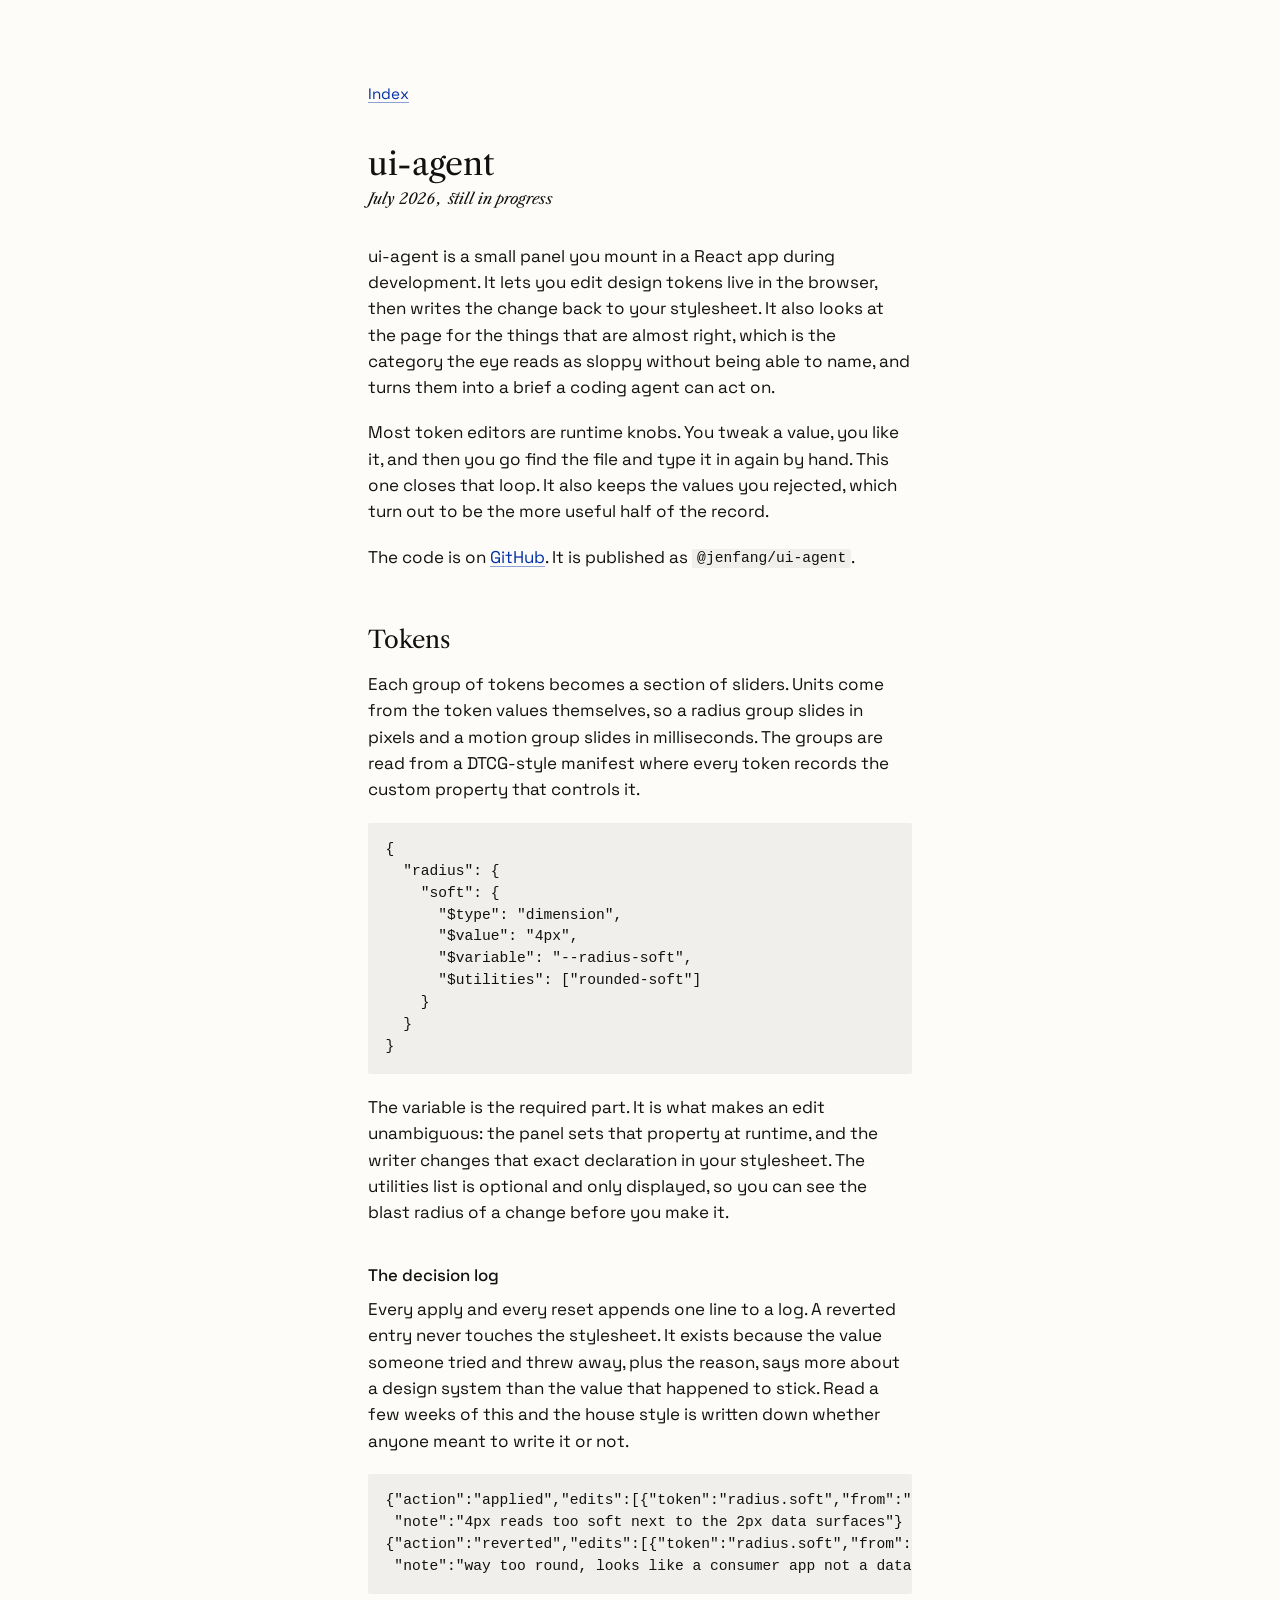
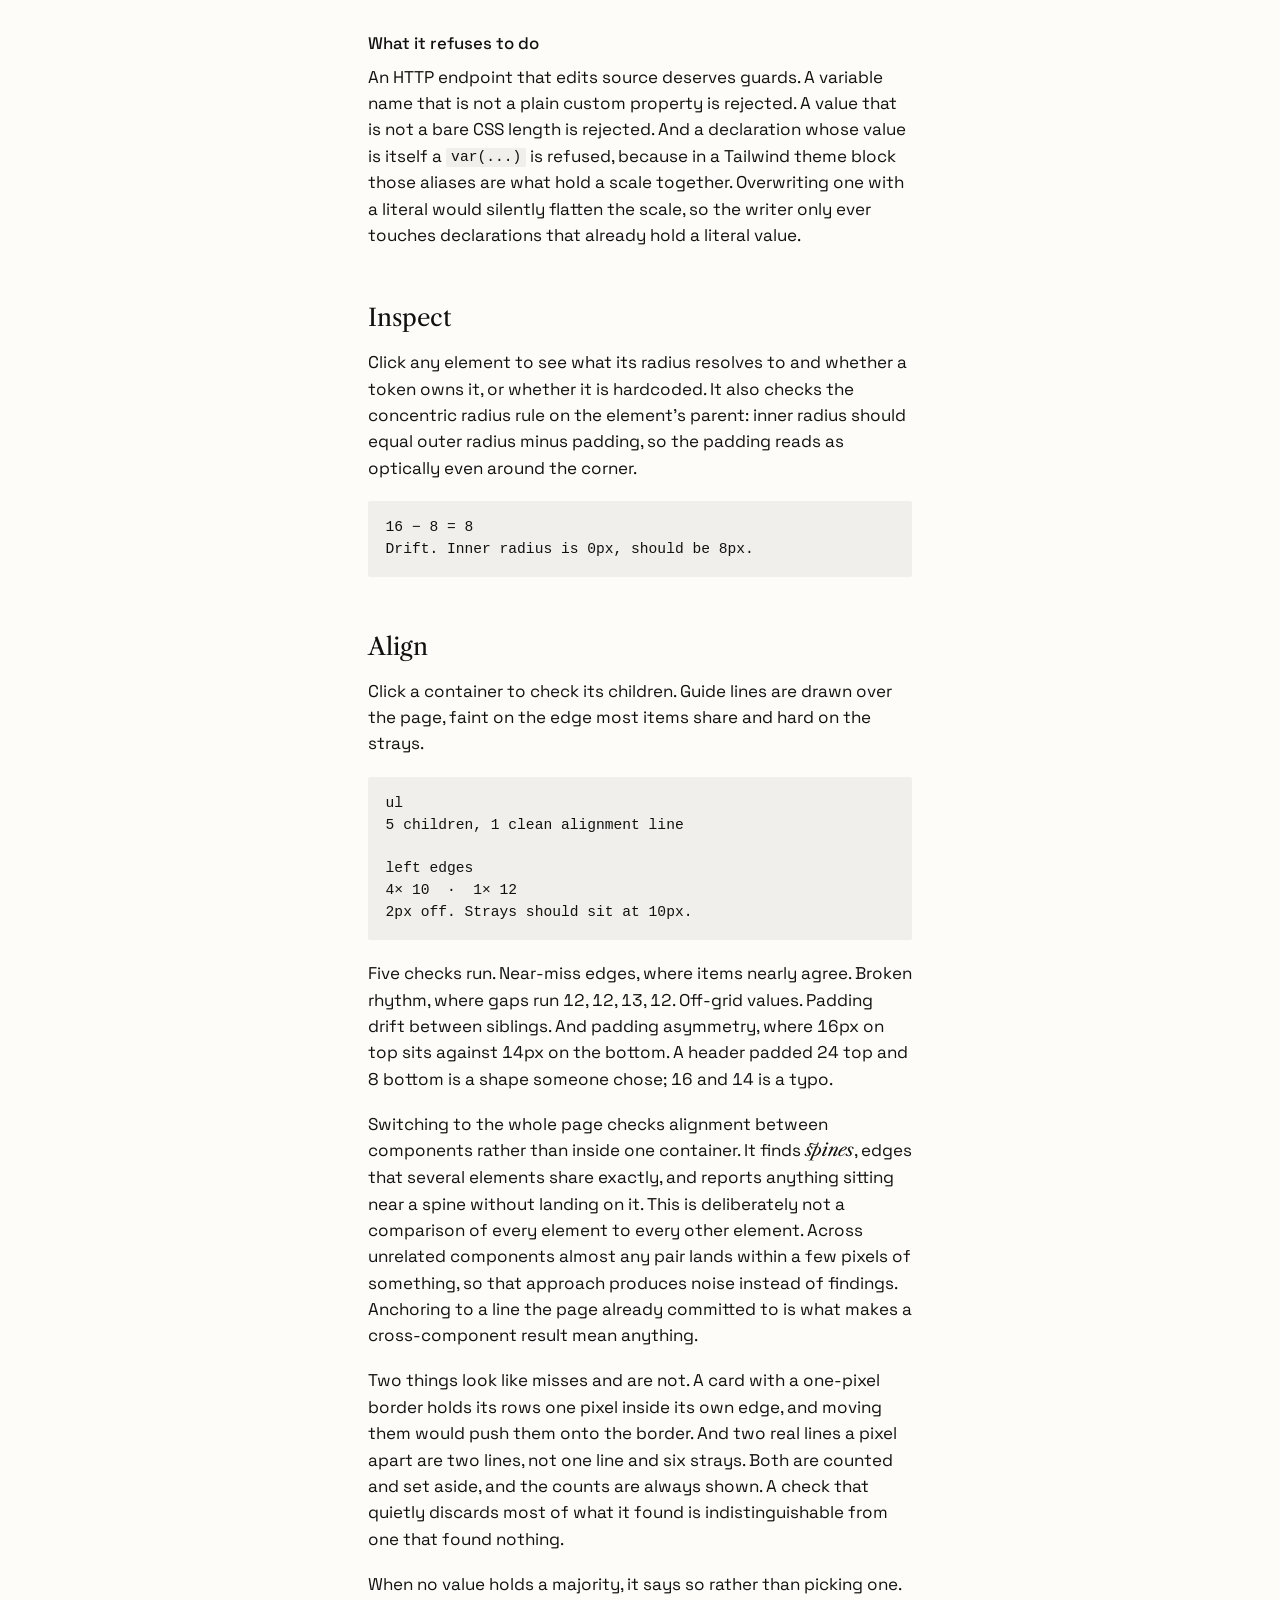
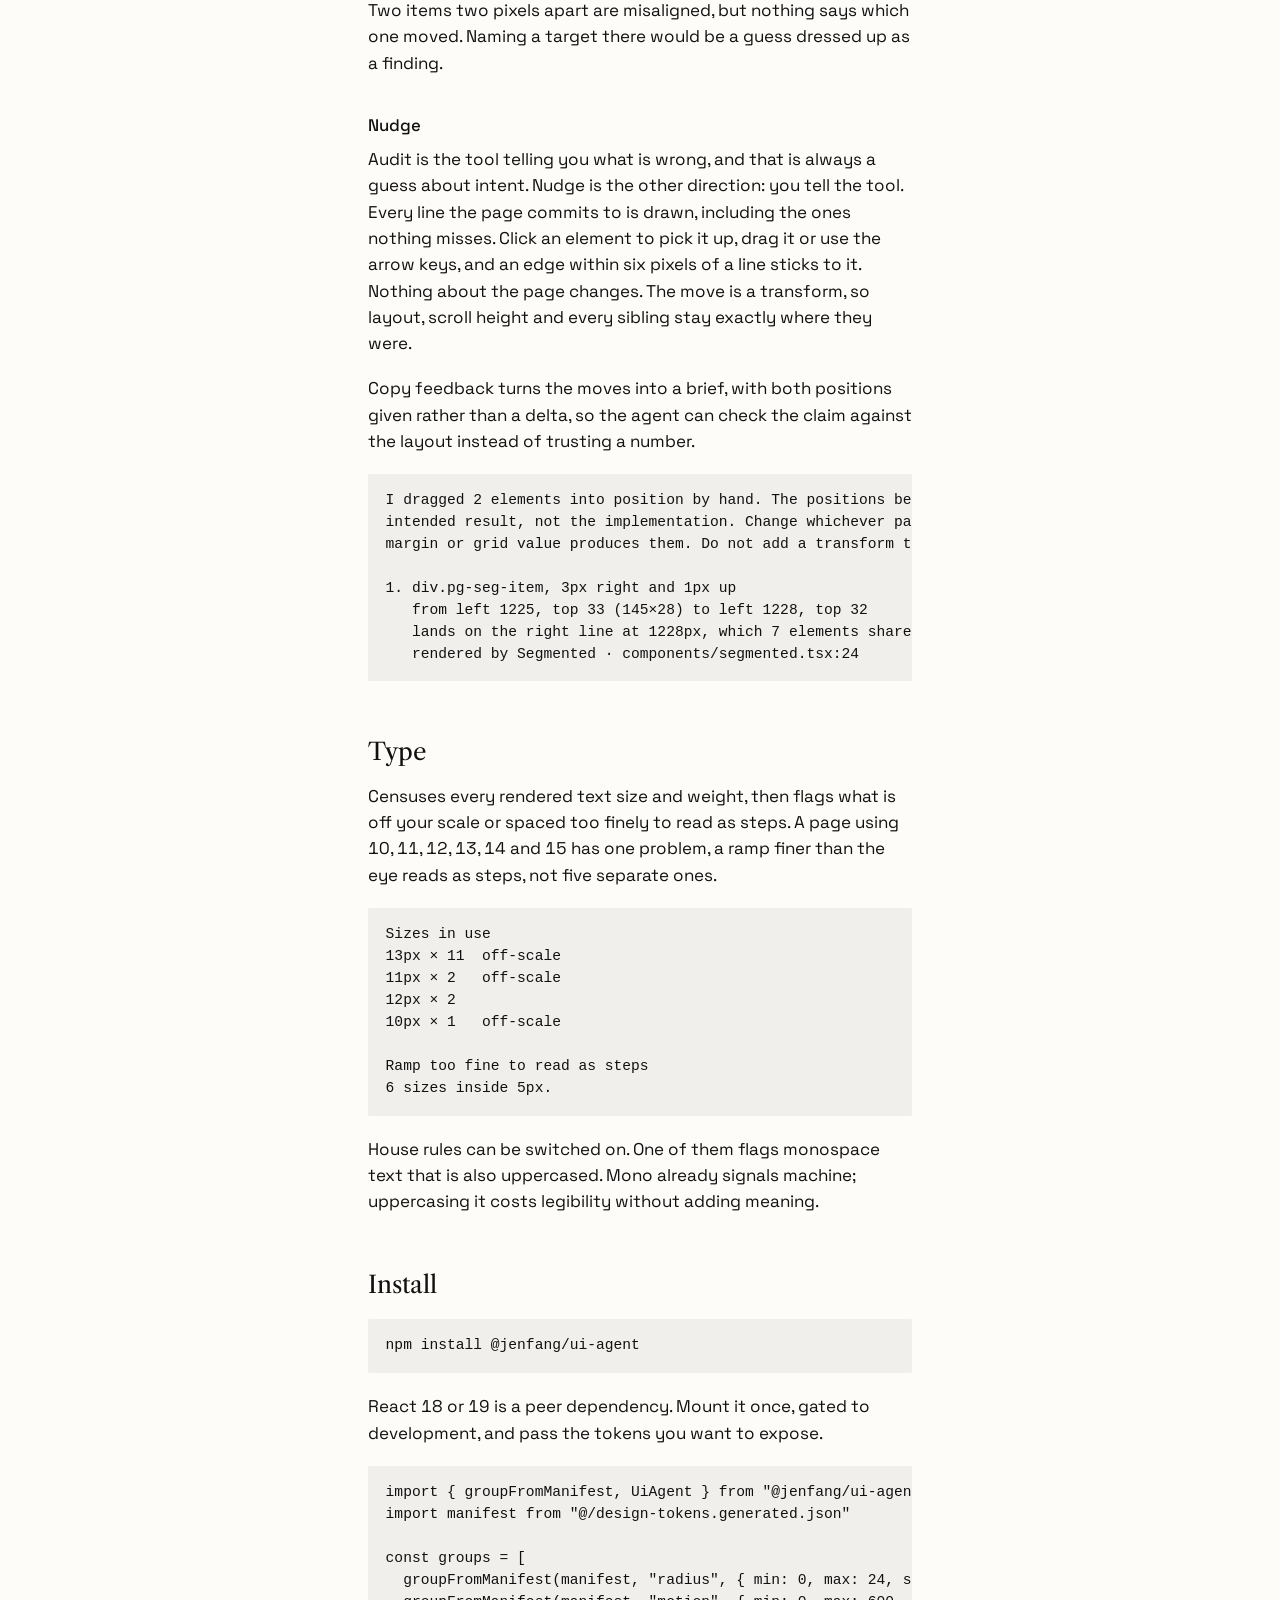
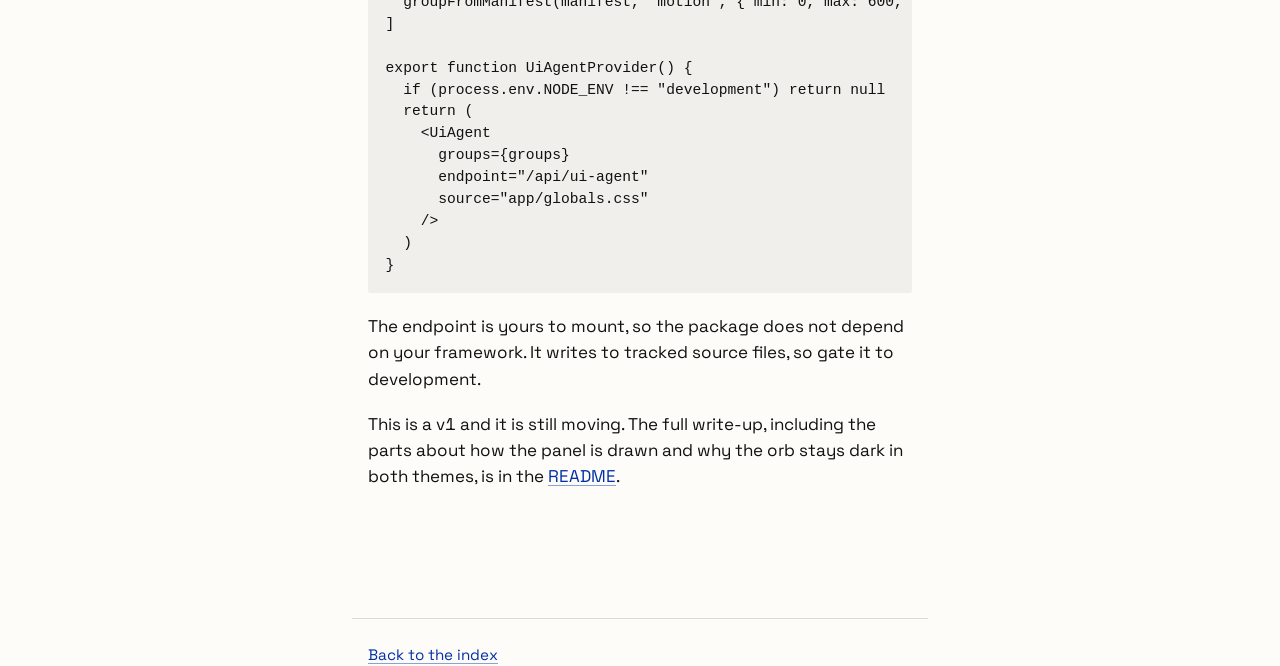
==== ui-agent/index.html @ 35f47f3e "Words-only project index and ui-agent page Co-Authored-By: Claude Fable 5.1 <noreply@anthropic.com>" ====
<!doctype html>
<html lang="en">
<head>
  <meta charset="utf-8">
  <meta name="viewport" content="width=device-width, initial-scale=1">
  <title>ui-agent</title>
  <meta name="description" content="ui-agent: edit design tokens live in the browser, write the change back to your stylesheet, and audit alignment and type. Dev only.">
  <link rel="preconnect" href="https://fonts.googleapis.com">
  <link rel="preconnect" href="https://fonts.gstatic.com" crossorigin>
  <link href="https://fonts.googleapis.com/css2?family=Libre+Caslon+Text:ital,wght@0,400;1,400&family=Space+Grotesk:wght@400;500&display=swap" rel="stylesheet">
  <link rel="stylesheet" href="/style.css">
</head>
<body>
  <main>
    <a class="crumb" href="/">Index</a>

    <article>
      <header class="masthead">
        <h1>ui-agent</h1>
        <span class="updated">July 2026, still in progress</span>
      </header>

      <p>ui-agent is a small panel you mount in a React app during development. It lets you edit design tokens live in the browser, then writes the change back to your stylesheet. It also looks at the page for the things that are almost right, which is the category the eye reads as sloppy without being able to name, and turns them into a brief a coding agent can act on.</p>

      <p>Most token editors are runtime knobs. You tweak a value, you like it, and then you go find the file and type it in again by hand. This one closes that loop. It also keeps the values you rejected, which turn out to be the more useful half of the record.</p>

      <p>The code is on <a href="https://github.com/thejenniferfang/ui-agent">GitHub</a>. It is published as <code>@jenfang/ui-agent</code>.</p>

      <h2>Tokens</h2>

      <p>Each group of tokens becomes a section of sliders. Units come from the token values themselves, so a radius group slides in pixels and a motion group slides in milliseconds. The groups are read from a DTCG-style manifest where every token records the custom property that controls it.</p>

<pre><code>{
  "radius": {
    "soft": {
      "$type": "dimension",
      "$value": "4px",
      "$variable": "--radius-soft",
      "$utilities": ["rounded-soft"]
    }
  }
}</code></pre>

      <p>The variable is the required part. It is what makes an edit unambiguous: the panel sets that property at runtime, and the writer changes that exact declaration in your stylesheet. The utilities list is optional and only displayed, so you can see the blast radius of a change before you make it.</p>

      <h3>The decision log</h3>

      <p>Every apply and every reset appends one line to a log. A reverted entry never touches the stylesheet. It exists because the value someone tried and threw away, plus the reason, says more about a design system than the value that happened to stick. Read a few weeks of this and the house style is written down whether anyone meant to write it or not.</p>

<pre><code>{"action":"applied","edits":[{"token":"radius.soft","from":"4px","to":"8px"}],
 "note":"4px reads too soft next to the 2px data surfaces"}
{"action":"reverted","edits":[{"token":"radius.soft","from":"8px","to":"16px"}],
 "note":"way too round, looks like a consumer app not a data tool"}</code></pre>

      <h3>What it refuses to do</h3>

      <p>An HTTP endpoint that edits source deserves guards. A variable name that is not a plain custom property is rejected. A value that is not a bare CSS length is rejected. And a declaration whose value is itself a <code>var(...)</code> is refused, because in a Tailwind theme block those aliases are what hold a scale together. Overwriting one with a literal would silently flatten the scale, so the writer only ever touches declarations that already hold a literal value.</p>

      <h2>Inspect</h2>

      <p>Click any element to see what its radius resolves to and whether a token owns it, or whether it is hardcoded. It also checks the concentric radius rule on the element's parent: inner radius should equal outer radius minus padding, so the padding reads as optically even around the corner.</p>

<pre><code>16 − 8 = 8
Drift. Inner radius is 0px, should be 8px.</code></pre>

      <h2>Align</h2>

      <p>Click a container to check its children. Guide lines are drawn over the page, faint on the edge most items share and hard on the strays.</p>

<pre><code>ul
5 children, 1 clean alignment line

left edges
4× 10  ·  1× 12
2px off. Strays should sit at 10px.</code></pre>

      <p>Five checks run. Near-miss edges, where items nearly agree. Broken rhythm, where gaps run 12, 12, 13, 12. Off-grid values. Padding drift between siblings. And padding asymmetry, where 16px on top sits against 14px on the bottom. A header padded 24 top and 8 bottom is a shape someone chose; 16 and 14 is a typo.</p>

      <p>Switching to the whole page checks alignment between components rather than inside one container. It finds <em>spines</em>, edges that several elements share exactly, and reports anything sitting near a spine without landing on it. This is deliberately not a comparison of every element to every other element. Across unrelated components almost any pair lands within a few pixels of something, so that approach produces noise instead of findings. Anchoring to a line the page already committed to is what makes a cross-component result mean anything.</p>

      <p>Two things look like misses and are not. A card with a one-pixel border holds its rows one pixel inside its own edge, and moving them would push them onto the border. And two real lines a pixel apart are two lines, not one line and six strays. Both are counted and set aside, and the counts are always shown. A check that quietly discards most of what it found is indistinguishable from one that found nothing.</p>

      <p>When no value holds a majority, it says so rather than picking one. Two items two pixels apart are misaligned, but nothing says which one moved. Naming a target there would be a guess dressed up as a finding.</p>

      <h3>Nudge</h3>

      <p>Audit is the tool telling you what is wrong, and that is always a guess about intent. Nudge is the other direction: you tell the tool. Every line the page commits to is drawn, including the ones nothing misses. Click an element to pick it up, drag it or use the arrow keys, and an edge within six pixels of a line sticks to it. Nothing about the page changes. The move is a transform, so layout, scroll height and every sibling stay exactly where they were.</p>

      <p>Copy feedback turns the moves into a brief, with both positions given rather than a delta, so the agent can check the claim against the layout instead of trusting a number.</p>

<pre><code>I dragged 2 elements into position by hand. The positions below are the
intended result, not the implementation. Change whichever padding, gap,
margin or grid value produces them. Do not add a transform to hit the number.

1. div.pg-seg-item, 3px right and 1px up
   from left 1225, top 33 (145×28) to left 1228, top 32
   lands on the right line at 1228px, which 7 elements share
   rendered by Segmented · components/segmented.tsx:24</code></pre>

      <h2>Type</h2>

      <p>Censuses every rendered text size and weight, then flags what is off your scale or spaced too finely to read as steps. A page using 10, 11, 12, 13, 14 and 15 has one problem, a ramp finer than the eye reads as steps, not five separate ones.</p>

<pre><code>Sizes in use
13px × 11  off-scale
11px × 2   off-scale
12px × 2
10px × 1   off-scale

Ramp too fine to read as steps
6 sizes inside 5px.</code></pre>

      <p>House rules can be switched on. One of them flags monospace text that is also uppercased. Mono already signals machine; uppercasing it costs legibility without adding meaning.</p>

      <h2>Install</h2>

<pre><code>npm install @jenfang/ui-agent</code></pre>

      <p>React 18 or 19 is a peer dependency. Mount it once, gated to development, and pass the tokens you want to expose.</p>

<pre><code>import { groupFromManifest, UiAgent } from "@jenfang/ui-agent"
import manifest from "@/design-tokens.generated.json"

const groups = [
  groupFromManifest(manifest, "radius", { min: 0, max: 24, step: 1 }),
  groupFromManifest(manifest, "motion", { min: 0, max: 600, step: 10 }),
]

export function UiAgentProvider() {
  if (process.env.NODE_ENV !== "development") return null
  return (
    &lt;UiAgent
      groups={groups}
      endpoint="/api/ui-agent"
      source="app/globals.css"
    /&gt;
  )
}</code></pre>

      <p>The endpoint is yours to mount, so the package does not depend on your framework. It writes to tracked source files, so gate it to development.</p>

      <p>This is a v1 and it is still moving. The full write-up, including the parts about how the panel is drawn and why the orb stays dark in both themes, is in the <a href="https://github.com/thejenniferfang/ui-agent#readme">README</a>.</p>
    </article>
  </main>

  <footer>
    <p><a href="/">Back to the index</a></p>
  </footer>
</body>
</html>
---- style.css ----
/* jenf.vercel.app
   Type and color pulled from jenniferfang.com: Big Caslon for display,
   Space Grotesk for reading. Charcoal and white, one blue, one red.
   No monospace outside code blocks. Nothing uppercased. */

:root {
  --serif: "Big Caslon", "Libre Caslon Text", "Iowan Old Style", Georgia, serif;
  --serif-italic: "Libre Caslon Text", "Big Caslon", Georgia, serif;
  --sans: "Space Grotesk", "Helvetica Neue", Arial, sans-serif;
  --code: ui-monospace, "SF Mono", Menlo, Consolas, monospace;

  --paper: #fdfcf8;
  --ink: #111111;
  --blue: #002fa7;      /* International Klein Blue */
  --red: #870000;       /* the red from jenniferfang.com */
  --rule: rgba(17, 17, 17, 0.14);
  --code-bg: rgba(17, 17, 17, 0.05);

  --measure: 36rem;
}

@media (prefers-color-scheme: dark) {
  :root {
    --paper: #353535;   /* jenniferfang.com body */
    --ink: #ffffff;
    --rule: rgba(255, 255, 255, 0.2);
    --code-bg: rgba(255, 255, 255, 0.07);
  }
}

* { box-sizing: border-box; }

html {
  background: var(--paper);
  color: var(--ink);
  -webkit-font-smoothing: antialiased;
  -moz-osx-font-smoothing: grayscale;
  text-rendering: optimizeLegibility;
}

body {
  margin: 0;
  font-family: var(--sans);
  font-size: 17px;
  line-height: 1.55;
  font-feature-settings: "tnum" 1;
}

::selection { background: var(--blue); color: #fff; }

main {
  max-width: var(--measure);
  margin: 0 auto;
  padding: 5rem 1rem 4rem;
}
@media (max-width: 768px) {
  main { padding: 2.5rem 1.25rem 3rem; }
}

h1, h2, h3 { font-weight: 400; margin: 0; }

h1 {
  font-family: var(--serif);
  font-size: 2rem;
  line-height: 1.1;
  letter-spacing: -0.01em;
}

h2 {
  font-family: var(--serif);
  font-size: 1.5rem;
  line-height: 1.2;
  margin-top: 3.5rem;
  margin-bottom: 1rem;
}

h3 {
  font-size: 1.05rem;
  font-weight: 500;
  margin-top: 2.25rem;
  margin-bottom: 0.5rem;
}

p { margin: 0 0 1.1em; }
p:last-child { margin-bottom: 0; }

em, i { font-family: var(--serif-italic); font-style: italic; font-size: 1.04em; }

a {
  color: var(--blue);
  text-decoration: underline;
  text-decoration-thickness: 1px;
  text-underline-offset: 0.18em;
  text-decoration-color: color-mix(in srgb, var(--blue) 45%, transparent);
  transition: color 120ms ease, background-color 120ms ease, box-shadow 120ms ease;
}
a:hover {
  color: #fff;
  background: var(--blue);
  text-decoration: none;
  box-shadow: 0 0 0 3px var(--blue);
  border-radius: 1px;
}
a:focus-visible { outline: 2px solid var(--blue); outline-offset: 3px; }

@media (prefers-color-scheme: dark) {
  a {
    color: var(--ink);
    text-decoration-color: rgba(255, 255, 255, 0.5);
  }
}

/* Header block */
.masthead { margin-bottom: 2rem; }
.updated {
  display: block;
  margin-top: 0.4rem;
  font-size: 0.95rem;
  font-family: var(--serif-italic);
  font-style: italic;
}

.crumb {
  display: inline-block;
  margin-bottom: 2.5rem;
  font-size: 0.95rem;
}

/* Project list */
.projects { list-style: none; margin: 0; padding: 0; }
.projects li {
  display: grid;
  grid-template-columns: 1fr auto;
  column-gap: 1.5rem;
  row-gap: 0.15rem;
  padding: 0.85rem 0;
  border-top: 1px solid var(--rule);
}
.projects li:last-child { border-bottom: 1px solid var(--rule); }
.projects .title { font-weight: 500; }
.projects .when { font-size: 0.95rem; white-space: nowrap; padding-top: 0.05em; }
.projects .blurb { grid-column: 1 / -1; margin: 0; }
.wip {
  font-family: var(--serif-italic);
  font-style: italic;
  color: var(--red);
  margin-left: 0.35em;
}
@media (prefers-color-scheme: dark) { .wip { color: var(--ink); } }
@media (max-width: 480px) {
  .projects li { grid-template-columns: 1fr; }
  .projects .when { padding-top: 0; }
}

/* Long-form pages */
article > p, article > ul, article > ol, article > pre, article > h2, article > h3 {
  max-width: var(--measure);
}
article ul, article ol { padding-left: 1.25rem; margin: 0 0 1.1em; }
article li { margin-bottom: 0.35em; }

pre, code { font-family: var(--code); font-size: 0.86em; }
code { background: var(--code-bg); padding: 0.1em 0.35em; border-radius: 2px; }
pre {
  background: var(--code-bg);
  padding: 1rem 1.1rem;
  border-radius: 2px;
  overflow-x: auto;
  line-height: 1.5;
  margin: 1.25rem 0;
}
pre code { background: none; padding: 0; font-size: 1em; }

blockquote {
  margin: 1.5rem 0;
  padding-left: 1rem;
  border-left: 2px solid var(--blue);
  font-family: var(--serif-italic);
  font-style: italic;
  font-size: 1.08em;
}

table { border-collapse: collapse; margin: 1.25rem 0; width: 100%; font-size: 0.95rem; }
th, td { text-align: left; padding: 0.5rem 0.75rem 0.5rem 0; border-bottom: 1px solid var(--rule); vertical-align: top; }
th { font-weight: 500; }

footer {
  max-width: var(--measure);
  margin: 4rem auto 0;
  padding: 1.5rem 1rem 0;
  border-top: 1px solid var(--rule);
  font-size: 0.95rem;
}
@media (max-width: 768px) { footer { padding: 1.5rem 1.25rem 0; } }
footer p { margin: 0; }
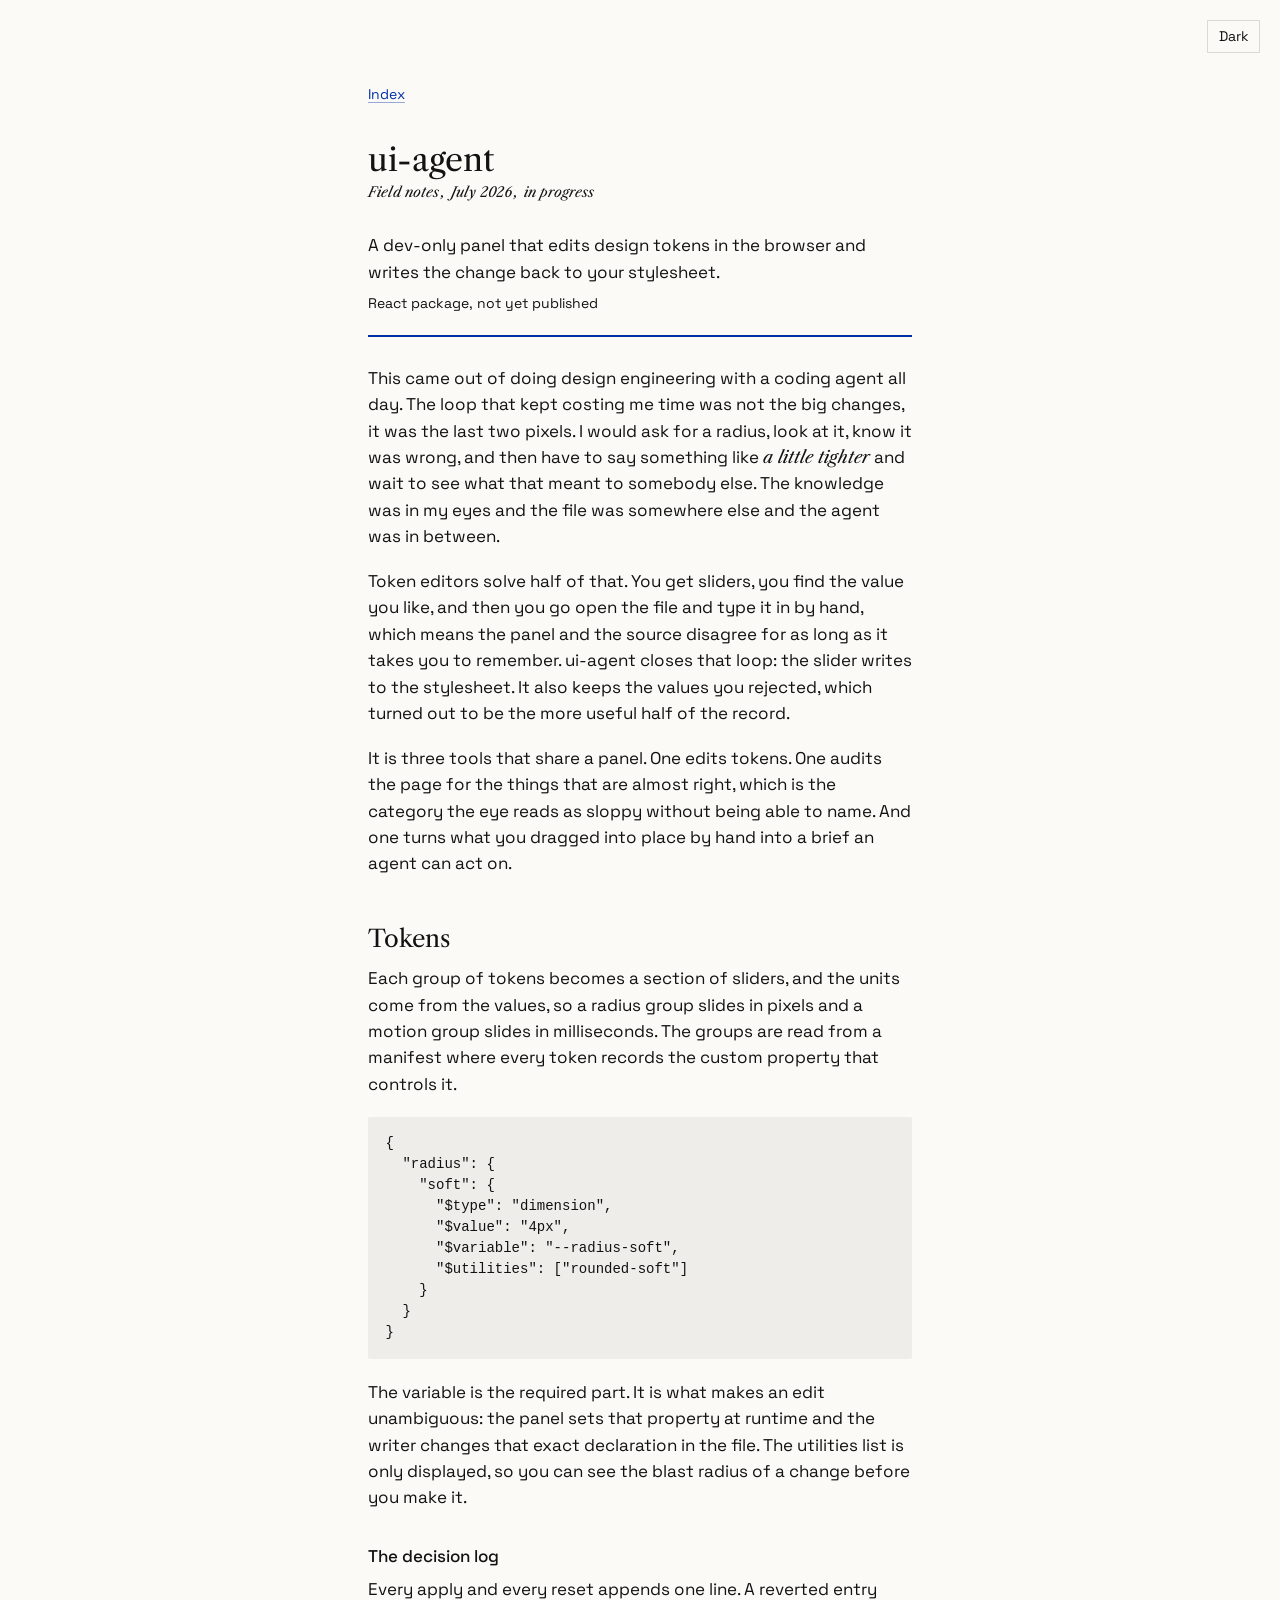
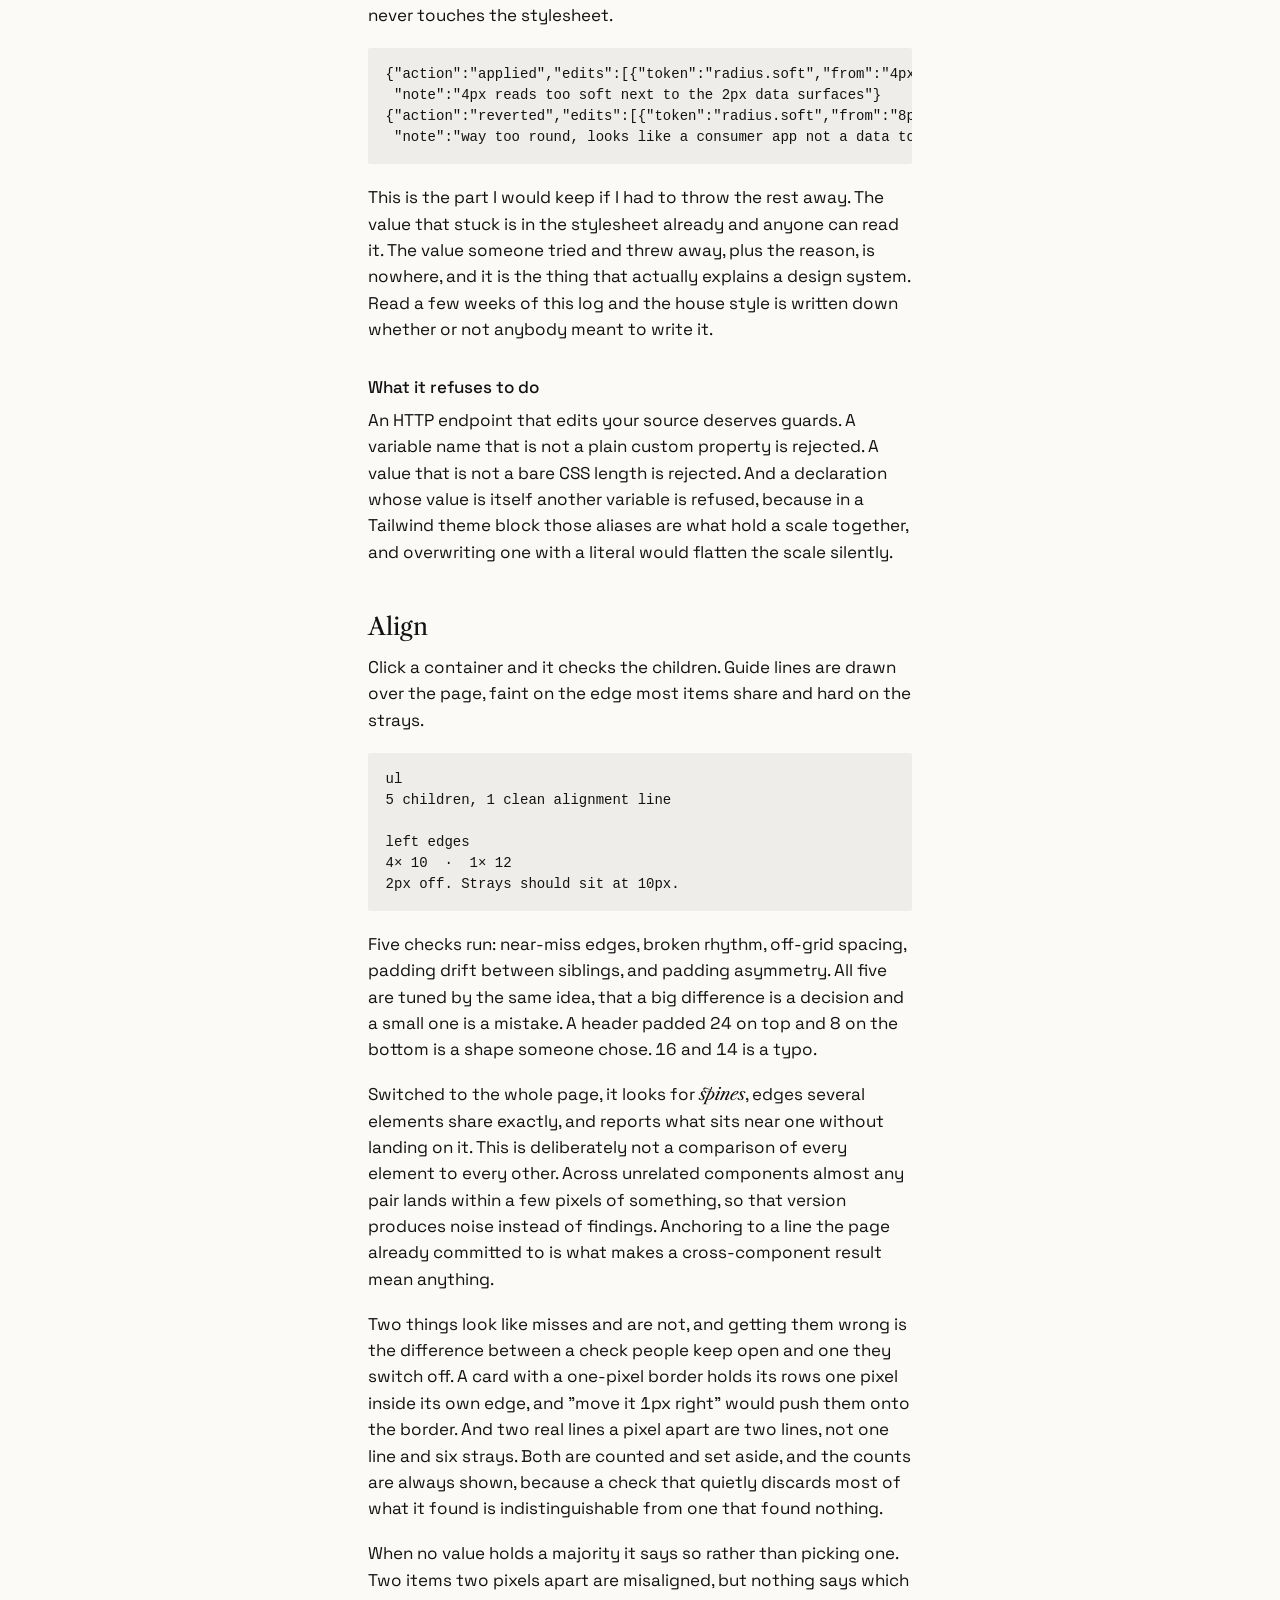
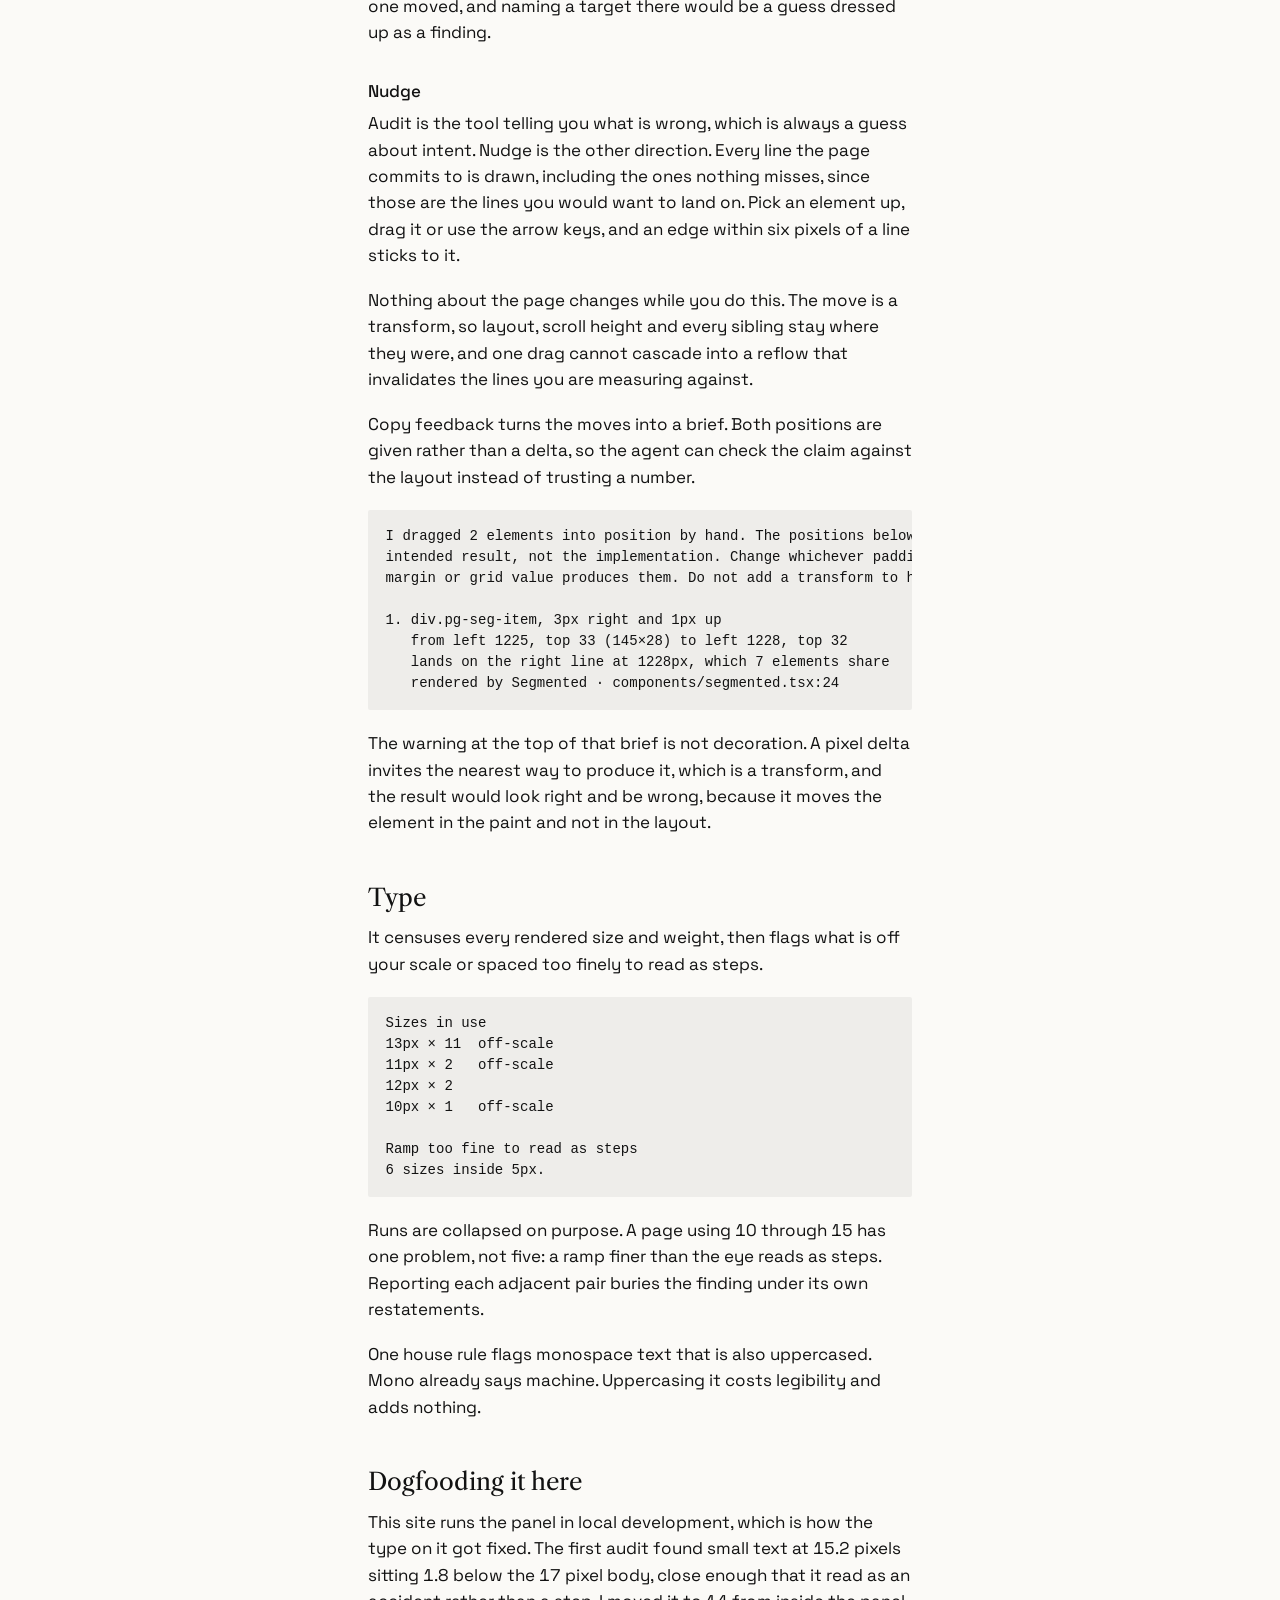
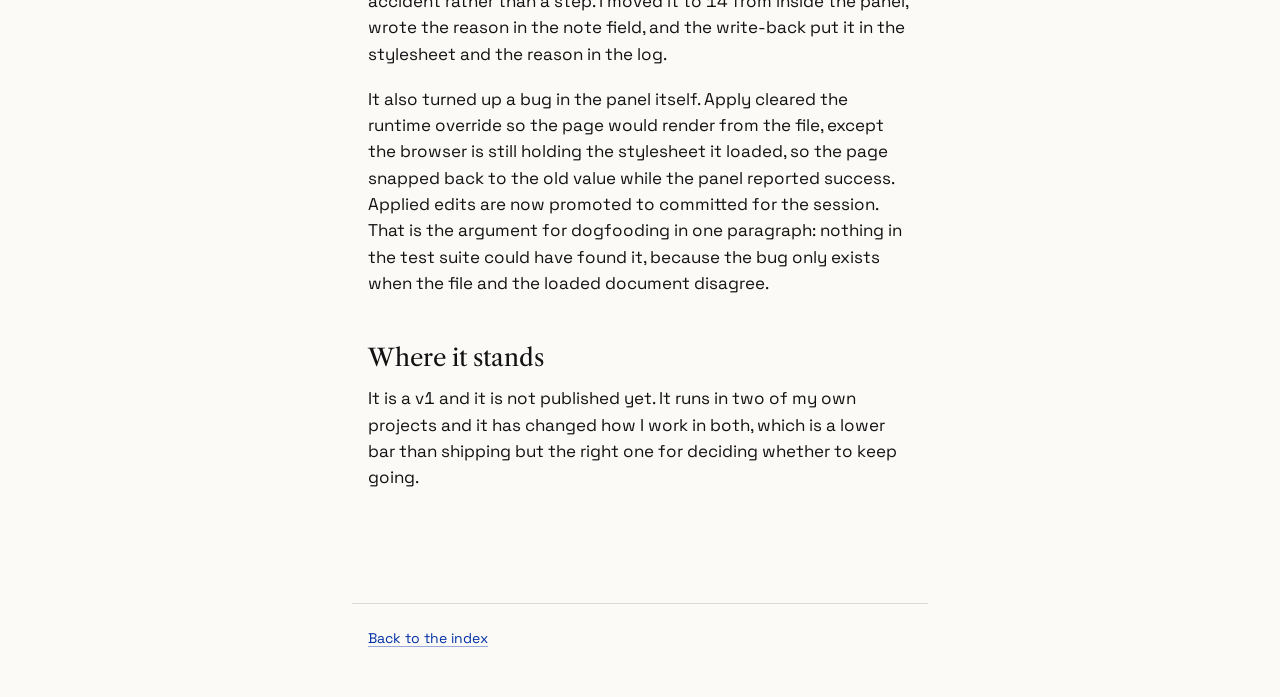
==== commit b1314dd0: "Rewrite the site: field notes for every project, a theme toggle, Klein blue The index now says what " ====
--- a/ui-agent/index.html
+++ b/ui-agent/index.html
@@ -4,7 +4,12 @@
   <meta charset="utf-8">
   <meta name="viewport" content="width=device-width, initial-scale=1">
   <title>ui-agent</title>
-  <meta name="description" content="ui-agent: edit design tokens live in the browser, write the change back to your stylesheet, and audit alignment and type. Dev only.">
+  <meta name="description" content="Field notes on ui-agent: a dev-only panel that edits design tokens in the browser, writes the change back to source, and audits alignment and type.">
+  <script>
+    // Apply the stored theme before first paint, so the page never flashes the
+    // other one. Everything else about the toggle lives in site.js.
+    try { var t = localStorage.getItem("theme"); if (t) document.documentElement.dataset.theme = t } catch (e) {}
+  </script>
   <link rel="preconnect" href="https://fonts.googleapis.com">
   <link rel="preconnect" href="https://fonts.gstatic.com" crossorigin>
   <link href="https://fonts.googleapis.com/css2?family=Libre+Caslon+Text:ital,wght@0,400;1,400&family=Space+Grotesk:wght@400;500&display=swap" rel="stylesheet">
@@ -13,22 +18,26 @@
 <body>
   <main>
     <a class="crumb" href="/">Index</a>
-
     <article>
       <header class="masthead">
         <h1>ui-agent</h1>
-        <span class="updated">July 2026, still in progress</span>
+        <span class="dateline">Field notes, July 2026, in progress</span>
       </header>
 
-      <p>ui-agent is a small panel you mount in a React app during development. It lets you edit design tokens live in the browser, then writes the change back to your stylesheet. It also looks at the page for the things that are almost right, which is the category the eye reads as sloppy without being able to name, and turns them into a brief a coding agent can act on.</p>
+      <div class="standfirst">
+        <p>A dev-only panel that edits design tokens in the browser and writes the change back to your stylesheet.</p>
+        <p class="meta">React package, not yet published</p>
+      </div>
 
-      <p>Most token editors are runtime knobs. You tweak a value, you like it, and then you go find the file and type it in again by hand. This one closes that loop. It also keeps the values you rejected, which turn out to be the more useful half of the record.</p>
+      <p>This came out of doing design engineering with a coding agent all day. The loop that kept costing me time was not the big changes, it was the last two pixels. I would ask for a radius, look at it, know it was wrong, and then have to say something like <em>a little tighter</em> and wait to see what that meant to somebody else. The knowledge was in my eyes and the file was somewhere else and the agent was in between.</p>
 
-      <p>The code is on <a href="https://github.com/thejenniferfang/ui-agent">GitHub</a>. It is published as <code>@jenfang/ui-agent</code>.</p>
+      <p>Token editors solve half of that. You get sliders, you find the value you like, and then you go open the file and type it in by hand, which means the panel and the source disagree for as long as it takes you to remember. ui-agent closes that loop: the slider writes to the stylesheet. It also keeps the values you rejected, which turned out to be the more useful half of the record.</p>
+
+      <p>It is three tools that share a panel. One edits tokens. One audits the page for the things that are almost right, which is the category the eye reads as sloppy without being able to name. And one turns what you dragged into place by hand into a brief an agent can act on.</p>
 
       <h2>Tokens</h2>
 
-      <p>Each group of tokens becomes a section of sliders. Units come from the token values themselves, so a radius group slides in pixels and a motion group slides in milliseconds. The groups are read from a DTCG-style manifest where every token records the custom property that controls it.</p>
+      <p>Each group of tokens becomes a section of sliders, and the units come from the values, so a radius group slides in pixels and a motion group slides in milliseconds. The groups are read from a manifest where every token records the custom property that controls it.</p>
 
 <pre><code>{
   "radius": {
@@ -41,31 +50,26 @@
   }
 }</code></pre>
 
-      <p>The variable is the required part. It is what makes an edit unambiguous: the panel sets that property at runtime, and the writer changes that exact declaration in your stylesheet. The utilities list is optional and only displayed, so you can see the blast radius of a change before you make it.</p>
+      <p>The variable is the required part. It is what makes an edit unambiguous: the panel sets that property at runtime and the writer changes that exact declaration in the file. The utilities list is only displayed, so you can see the blast radius of a change before you make it.</p>
 
       <h3>The decision log</h3>
 
-      <p>Every apply and every reset appends one line to a log. A reverted entry never touches the stylesheet. It exists because the value someone tried and threw away, plus the reason, says more about a design system than the value that happened to stick. Read a few weeks of this and the house style is written down whether anyone meant to write it or not.</p>
+      <p>Every apply and every reset appends one line. A reverted entry never touches the stylesheet.</p>
 
 <pre><code>{"action":"applied","edits":[{"token":"radius.soft","from":"4px","to":"8px"}],
  "note":"4px reads too soft next to the 2px data surfaces"}
 {"action":"reverted","edits":[{"token":"radius.soft","from":"8px","to":"16px"}],
  "note":"way too round, looks like a consumer app not a data tool"}</code></pre>
 
+      <p>This is the part I would keep if I had to throw the rest away. The value that stuck is in the stylesheet already and anyone can read it. The value someone tried and threw away, plus the reason, is nowhere, and it is the thing that actually explains a design system. Read a few weeks of this log and the house style is written down whether or not anybody meant to write it.</p>
+
       <h3>What it refuses to do</h3>
 
-      <p>An HTTP endpoint that edits source deserves guards. A variable name that is not a plain custom property is rejected. A value that is not a bare CSS length is rejected. And a declaration whose value is itself a <code>var(...)</code> is refused, because in a Tailwind theme block those aliases are what hold a scale together. Overwriting one with a literal would silently flatten the scale, so the writer only ever touches declarations that already hold a literal value.</p>
-
-      <h2>Inspect</h2>
-
-      <p>Click any element to see what its radius resolves to and whether a token owns it, or whether it is hardcoded. It also checks the concentric radius rule on the element's parent: inner radius should equal outer radius minus padding, so the padding reads as optically even around the corner.</p>
-
-<pre><code>16 − 8 = 8
-Drift. Inner radius is 0px, should be 8px.</code></pre>
+      <p>An HTTP endpoint that edits your source deserves guards. A variable name that is not a plain custom property is rejected. A value that is not a bare CSS length is rejected. And a declaration whose value is itself another variable is refused, because in a Tailwind theme block those aliases are what hold a scale together, and overwriting one with a literal would flatten the scale silently.</p>
 
       <h2>Align</h2>
 
-      <p>Click a container to check its children. Guide lines are drawn over the page, faint on the edge most items share and hard on the strays.</p>
+      <p>Click a container and it checks the children. Guide lines are drawn over the page, faint on the edge most items share and hard on the strays.</p>
 
 <pre><code>ul
 5 children, 1 clean alignment line
@@ -74,19 +78,21 @@
 4× 10  ·  1× 12
 2px off. Strays should sit at 10px.</code></pre>
 
-      <p>Five checks run. Near-miss edges, where items nearly agree. Broken rhythm, where gaps run 12, 12, 13, 12. Off-grid values. Padding drift between siblings. And padding asymmetry, where 16px on top sits against 14px on the bottom. A header padded 24 top and 8 bottom is a shape someone chose; 16 and 14 is a typo.</p>
+      <p>Five checks run: near-miss edges, broken rhythm, off-grid spacing, padding drift between siblings, and padding asymmetry. All five are tuned by the same idea, that a big difference is a decision and a small one is a mistake. A header padded 24 on top and 8 on the bottom is a shape someone chose. 16 and 14 is a typo.</p>
 
-      <p>Switching to the whole page checks alignment between components rather than inside one container. It finds <em>spines</em>, edges that several elements share exactly, and reports anything sitting near a spine without landing on it. This is deliberately not a comparison of every element to every other element. Across unrelated components almost any pair lands within a few pixels of something, so that approach produces noise instead of findings. Anchoring to a line the page already committed to is what makes a cross-component result mean anything.</p>
+      <p>Switched to the whole page, it looks for <em>spines</em>, edges several elements share exactly, and reports what sits near one without landing on it. This is deliberately not a comparison of every element to every other. Across unrelated components almost any pair lands within a few pixels of something, so that version produces noise instead of findings. Anchoring to a line the page already committed to is what makes a cross-component result mean anything.</p>
 
-      <p>Two things look like misses and are not. A card with a one-pixel border holds its rows one pixel inside its own edge, and moving them would push them onto the border. And two real lines a pixel apart are two lines, not one line and six strays. Both are counted and set aside, and the counts are always shown. A check that quietly discards most of what it found is indistinguishable from one that found nothing.</p>
+      <p>Two things look like misses and are not, and getting them wrong is the difference between a check people keep open and one they switch off. A card with a one-pixel border holds its rows one pixel inside its own edge, and "move it 1px right" would push them onto the border. And two real lines a pixel apart are two lines, not one line and six strays. Both are counted and set aside, and the counts are always shown, because a check that quietly discards most of what it found is indistinguishable from one that found nothing.</p>
 
-      <p>When no value holds a majority, it says so rather than picking one. Two items two pixels apart are misaligned, but nothing says which one moved. Naming a target there would be a guess dressed up as a finding.</p>
+      <p>When no value holds a majority it says so rather than picking one. Two items two pixels apart are misaligned, but nothing says which one moved, and naming a target there would be a guess dressed up as a finding.</p>
 
       <h3>Nudge</h3>
 
-      <p>Audit is the tool telling you what is wrong, and that is always a guess about intent. Nudge is the other direction: you tell the tool. Every line the page commits to is drawn, including the ones nothing misses. Click an element to pick it up, drag it or use the arrow keys, and an edge within six pixels of a line sticks to it. Nothing about the page changes. The move is a transform, so layout, scroll height and every sibling stay exactly where they were.</p>
+      <p>Audit is the tool telling you what is wrong, which is always a guess about intent. Nudge is the other direction. Every line the page commits to is drawn, including the ones nothing misses, since those are the lines you would want to land on. Pick an element up, drag it or use the arrow keys, and an edge within six pixels of a line sticks to it.</p>
 
-      <p>Copy feedback turns the moves into a brief, with both positions given rather than a delta, so the agent can check the claim against the layout instead of trusting a number.</p>
+      <p>Nothing about the page changes while you do this. The move is a transform, so layout, scroll height and every sibling stay where they were, and one drag cannot cascade into a reflow that invalidates the lines you are measuring against.</p>
+
+      <p>Copy feedback turns the moves into a brief. Both positions are given rather than a delta, so the agent can check the claim against the layout instead of trusting a number.</p>
 
 <pre><code>I dragged 2 elements into position by hand. The positions below are the
 intended result, not the implementation. Change whichever padding, gap,
@@ -97,9 +103,11 @@
    lands on the right line at 1228px, which 7 elements share
    rendered by Segmented · components/segmented.tsx:24</code></pre>
 
+      <p>The warning at the top of that brief is not decoration. A pixel delta invites the nearest way to produce it, which is a transform, and the result would look right and be wrong, because it moves the element in the paint and not in the layout.</p>
+
       <h2>Type</h2>
 
-      <p>Censuses every rendered text size and weight, then flags what is off your scale or spaced too finely to read as steps. A page using 10, 11, 12, 13, 14 and 15 has one problem, a ramp finer than the eye reads as steps, not five separate ones.</p>
+      <p>It censuses every rendered size and weight, then flags what is off your scale or spaced too finely to read as steps.</p>
 
 <pre><code>Sizes in use
 13px × 11  off-scale
@@ -110,41 +118,25 @@
 Ramp too fine to read as steps
 6 sizes inside 5px.</code></pre>
 
-      <p>House rules can be switched on. One of them flags monospace text that is also uppercased. Mono already signals machine; uppercasing it costs legibility without adding meaning.</p>
+      <p>Runs are collapsed on purpose. A page using 10 through 15 has one problem, not five: a ramp finer than the eye reads as steps. Reporting each adjacent pair buries the finding under its own restatements.</p>
 
-      <h2>Install</h2>
+      <p>One house rule flags monospace text that is also uppercased. Mono already says machine. Uppercasing it costs legibility and adds nothing.</p>
 
-<pre><code>npm install @jenfang/ui-agent</code></pre>
+      <h2>Dogfooding it here</h2>
 
-      <p>React 18 or 19 is a peer dependency. Mount it once, gated to development, and pass the tokens you want to expose.</p>
+      <p>This site runs the panel in local development, which is how the type on it got fixed. The first audit found small text at 15.2 pixels sitting 1.8 below the 17 pixel body, close enough that it read as an accident rather than a step. I moved it to 14 from inside the panel, wrote the reason in the note field, and the write-back put it in the stylesheet and the reason in the log.</p>
 
-<pre><code>import { groupFromManifest, UiAgent } from "@jenfang/ui-agent"
-import manifest from "@/design-tokens.generated.json"
+      <p>It also turned up a bug in the panel itself. Apply cleared the runtime override so the page would render from the file, except the browser is still holding the stylesheet it loaded, so the page snapped back to the old value while the panel reported success. Applied edits are now promoted to committed for the session. That is the argument for dogfooding in one paragraph: nothing in the test suite could have found it, because the bug only exists when the file and the loaded document disagree.</p>
 
-const groups = [
-  groupFromManifest(manifest, "radius", { min: 0, max: 24, step: 1 }),
-  groupFromManifest(manifest, "motion", { min: 0, max: 600, step: 10 }),
-]
+      <h2>Where it stands</h2>
 
-export function UiAgentProvider() {
-  if (process.env.NODE_ENV !== "development") return null
-  return (
-    &lt;UiAgent
-      groups={groups}
-      endpoint="/api/ui-agent"
-      source="app/globals.css"
-    /&gt;
-  )
-}</code></pre>
-
-      <p>The endpoint is yours to mount, so the package does not depend on your framework. It writes to tracked source files, so gate it to development.</p>
-
-      <p>This is a v1 and it is still moving. The full write-up, including the parts about how the panel is drawn and why the orb stays dark in both themes, is in the <a href="https://github.com/thejenniferfang/ui-agent#readme">README</a>.</p>
+      <p>It is a v1 and it is not published yet. It runs in two of my own projects and it has changed how I work in both, which is a lower bar than shipping but the right one for deciding whether to keep going.</p>
     </article>
   </main>
 
   <footer>
     <p><a href="/">Back to the index</a></p>
   </footer>
+  <script src="/site.js" defer></script>
 </body>
 </html>
--- a/style.css
+++ b/style.css
@@ -1,7 +1,7 @@
 /* jenf.vercel.app
-   Type and color pulled from jenniferfang.com: Big Caslon for display,
-   Space Grotesk for reading. Charcoal and white, one blue, one red.
-   No monospace outside code blocks. Nothing uppercased. */
+   Type from jenniferfang.com: Big Caslon for display, Space Grotesk for reading.
+   One blue, International Klein #002FA7, on white. Everything else is ink on paper.
+   No monospace outside code. Nothing uppercased. Nothing greyed to recede. */
 
 :root {
   --serif: "Big Caslon", "Libre Caslon Text", "Iowan Old Style", Georgia, serif;
@@ -9,23 +9,49 @@
   --sans: "Space Grotesk", "Helvetica Neue", Arial, sans-serif;
   --code: ui-monospace, "SF Mono", Menlo, Consolas, monospace;
 
-  --paper: #fdfcf8;
-  --ink: #111111;
-  --blue: #002fa7;      /* International Klein Blue */
-  --red: #870000;       /* the red from jenniferfang.com */
-  --rule: rgba(17, 17, 17, 0.14);
-  --code-bg: rgba(17, 17, 17, 0.05);
+  --paper: #fbfaf7;
+  --ink: #121212;
+  --accent: #002fa7;          /* International Klein Blue */
+  --on-accent: #ffffff;
+  --rule: rgba(18, 18, 18, 0.14);
+  --code-bg: rgba(18, 18, 18, 0.05);
 
   --measure: 36rem;
-}
-
+
+  /* Editable tokens. ui-agent writes these declarations back from the dev panel,
+     so they stay literal values (no var() aliases) in px, rem or ms. */
+  --space-row: 8px;
+  --space-section: 48px;
+  --space-page: 80px;
+  --space-code: 16px;
+  --radius-code: 2px;
+  --radius-link: 1px;
+  --motion-hover: 120ms;
+  --type-body: 17px;
+  --type-small: 14px;
+}
+
+/* Dark is the charcoal from jenniferfang.com, lightened enough to read a page of
+   text on. Klein blue is unreadable at this contrast, so the accent lifts to a
+   tint of it and the blue itself sits out until the page is white again. */
 @media (prefers-color-scheme: dark) {
-  :root {
-    --paper: #353535;   /* jenniferfang.com body */
-    --ink: #ffffff;
+  :root:not([data-theme="light"]) {
+    --paper: #232326;
+    --ink: #f4f3ef;
+    --accent: #9db0ff;
+    --on-accent: #16161a;
     --rule: rgba(255, 255, 255, 0.2);
     --code-bg: rgba(255, 255, 255, 0.07);
   }
+}
+
+:root[data-theme="dark"] {
+  --paper: #232326;
+  --ink: #f4f3ef;
+  --accent: #9db0ff;
+  --on-accent: #16161a;
+  --rule: rgba(255, 255, 255, 0.2);
+  --code-bg: rgba(255, 255, 255, 0.07);
 }
 
 * { box-sizing: border-box; }
@@ -41,90 +67,92 @@
 body {
   margin: 0;
   font-family: var(--sans);
-  font-size: 17px;
+  font-size: var(--type-body);
   line-height: 1.55;
   font-feature-settings: "tnum" 1;
 }
 
-::selection { background: var(--blue); color: #fff; }
+::selection { background: var(--accent); color: var(--on-accent); }
 
 main {
   max-width: var(--measure);
   margin: 0 auto;
-  padding: 5rem 1rem 4rem;
+  padding: var(--space-page) 1rem 4rem;
 }
 @media (max-width: 768px) {
-  main { padding: 2.5rem 1.25rem 3rem; }
+  main { padding: 3rem 1.25rem 3rem; }
 }
 
 h1, h2, h3 { font-weight: 400; margin: 0; }
 
 h1 {
   font-family: var(--serif);
-  font-size: 2rem;
+  font-size: 32px;
   line-height: 1.1;
   letter-spacing: -0.01em;
 }
 
 h2 {
   font-family: var(--serif);
-  font-size: 1.5rem;
+  font-size: 24px;
   line-height: 1.2;
-  margin-top: 3.5rem;
-  margin-bottom: 1rem;
+  margin-top: var(--space-section);
+  margin-bottom: 0.75rem;
 }
 
 h3 {
-  font-size: 1.05rem;
+  font-size: var(--type-body);
   font-weight: 500;
-  margin-top: 2.25rem;
-  margin-bottom: 0.5rem;
+  margin-top: 2rem;
+  margin-bottom: 0.4rem;
 }
 
 p { margin: 0 0 1.1em; }
 p:last-child { margin-bottom: 0; }
 
-em, i { font-family: var(--serif-italic); font-style: italic; font-size: 1.04em; }
+em, i { font-family: var(--serif-italic); font-style: italic; }
+strong, b { font-weight: 500; }
 
 a {
-  color: var(--blue);
+  color: var(--accent);
   text-decoration: underline;
   text-decoration-thickness: 1px;
   text-underline-offset: 0.18em;
-  text-decoration-color: color-mix(in srgb, var(--blue) 45%, transparent);
-  transition: color 120ms ease, background-color 120ms ease, box-shadow 120ms ease;
+  text-decoration-color: color-mix(in srgb, var(--accent) 40%, transparent);
+  transition: color var(--motion-hover) ease, background-color var(--motion-hover) ease,
+    box-shadow var(--motion-hover) ease;
 }
 a:hover {
-  color: #fff;
-  background: var(--blue);
+  color: var(--on-accent);
+  background: var(--accent);
   text-decoration: none;
-  box-shadow: 0 0 0 3px var(--blue);
-  border-radius: 1px;
-}
-a:focus-visible { outline: 2px solid var(--blue); outline-offset: 3px; }
-
-@media (prefers-color-scheme: dark) {
-  a {
-    color: var(--ink);
-    text-decoration-color: rgba(255, 255, 255, 0.5);
-  }
-}
-
-/* Header block */
-.masthead { margin-bottom: 2rem; }
-.updated {
+  box-shadow: 0 0 0 3px var(--accent);
+  border-radius: var(--radius-link);
+}
+a:focus-visible { outline: 2px solid var(--accent); outline-offset: 3px; }
+
+/* Masthead */
+.masthead { margin-bottom: 1.75rem; }
+.dateline {
   display: block;
-  margin-top: 0.4rem;
-  font-size: 0.95rem;
+  margin-top: 0.35rem;
   font-family: var(--serif-italic);
   font-style: italic;
-}
-
-.crumb {
-  display: inline-block;
-  margin-bottom: 2.5rem;
-  font-size: 0.95rem;
-}
+  font-size: var(--type-small);
+}
+
+.crumb { display: inline-block; margin-bottom: 2.25rem; font-size: var(--type-small); }
+
+/* The one place the blue carries weight: the line under a field-note title. */
+.standfirst {
+  margin: 0 0 1.75rem;
+  padding-bottom: 1.25rem;
+  border-bottom: 2px solid var(--accent);
+}
+.standfirst p { margin-bottom: 0.5em; }
+.standfirst p:last-child { margin-bottom: 0; }
+.meta { font-size: var(--type-small); }
+.meta a + a { margin-left: 0.75rem; }
 
 /* Project list */
 .projects { list-style: none; margin: 0; padding: 0; }
@@ -133,38 +161,39 @@
   grid-template-columns: 1fr auto;
   column-gap: 1.5rem;
   row-gap: 0.15rem;
-  padding: 0.85rem 0;
+  padding: var(--space-row) 0 1rem;
   border-top: 1px solid var(--rule);
 }
 .projects li:last-child { border-bottom: 1px solid var(--rule); }
 .projects .title { font-weight: 500; }
-.projects .when { font-size: 0.95rem; white-space: nowrap; padding-top: 0.05em; }
-.projects .blurb { grid-column: 1 / -1; margin: 0; }
+.projects .when { font-size: var(--type-small); white-space: nowrap; padding-top: 0.2em; }
+.projects .blurb { grid-column: 1 / -1; margin: 0.15rem 0 0; }
+.projects .blurb a { white-space: nowrap; }
+
+/* An unfinished thing says so in words, in the accent, without a badge. */
 .wip {
   font-family: var(--serif-italic);
   font-style: italic;
-  color: var(--red);
-  margin-left: 0.35em;
-}
-@media (prefers-color-scheme: dark) { .wip { color: var(--ink); } }
+  font-size: var(--type-small);
+  color: var(--accent);
+  margin-left: 0.4em;
+}
+
 @media (max-width: 480px) {
   .projects li { grid-template-columns: 1fr; }
   .projects .when { padding-top: 0; }
 }
 
-/* Long-form pages */
-article > p, article > ul, article > ol, article > pre, article > h2, article > h3 {
-  max-width: var(--measure);
-}
-article ul, article ol { padding-left: 1.25rem; margin: 0 0 1.1em; }
-article li { margin-bottom: 0.35em; }
-
-pre, code { font-family: var(--code); font-size: 0.86em; }
-code { background: var(--code-bg); padding: 0.1em 0.35em; border-radius: 2px; }
+/* Long-form */
+article ul, article ol { padding-left: 1.15rem; margin: 0 0 1.1em; }
+article li { margin-bottom: 0.4em; }
+
+pre, code { font-family: var(--code); font-size: var(--type-small); }
+code { background: var(--code-bg); padding: 0.1em 0.35em; border-radius: var(--radius-code); }
 pre {
   background: var(--code-bg);
-  padding: 1rem 1.1rem;
-  border-radius: 2px;
+  padding: var(--space-code) 1.1rem;
+  border-radius: var(--radius-code);
   overflow-x: auto;
   line-height: 1.5;
   margin: 1.25rem 0;
@@ -174,22 +203,49 @@
 blockquote {
   margin: 1.5rem 0;
   padding-left: 1rem;
-  border-left: 2px solid var(--blue);
+  border-left: 2px solid var(--accent);
   font-family: var(--serif-italic);
   font-style: italic;
-  font-size: 1.08em;
-}
-
-table { border-collapse: collapse; margin: 1.25rem 0; width: 100%; font-size: 0.95rem; }
-th, td { text-align: left; padding: 0.5rem 0.75rem 0.5rem 0; border-bottom: 1px solid var(--rule); vertical-align: top; }
+}
+
+.scroll { overflow-x: auto; margin: 1.25rem 0; }
+table { border-collapse: collapse; width: 100%; font-size: var(--type-small); }
+th, td {
+  text-align: left;
+  padding: 0.45rem 1rem 0.45rem 0;
+  border-bottom: 1px solid var(--rule);
+  vertical-align: top;
+}
 th { font-weight: 500; }
+td.num, th.num { text-align: right; padding-right: 0; }
 
 footer {
   max-width: var(--measure);
-  margin: 4rem auto 0;
-  padding: 1.5rem 1rem 0;
+  margin: var(--space-section) auto 0;
+  padding: 1.5rem 1rem 3rem;
   border-top: 1px solid var(--rule);
-  font-size: 0.95rem;
-}
-@media (max-width: 768px) { footer { padding: 1.5rem 1.25rem 0; } }
+  font-size: var(--type-small);
+}
+@media (max-width: 768px) { footer { padding: 1.5rem 1.25rem 3rem; } }
 footer p { margin: 0; }
+
+/* Theme toggle. Text, not an icon, because the rest of the site is words. */
+#theme-toggle {
+  position: fixed;
+  top: 1.25rem;
+  right: 1.25rem;
+  z-index: 10;
+  font: inherit;
+  font-size: var(--type-small);
+  color: var(--ink);
+  background: var(--paper);
+  border: 1px solid var(--rule);
+  border-radius: var(--radius-link);
+  padding: 0.3rem 0.65rem;
+  cursor: pointer;
+  transition: color var(--motion-hover) ease, background-color var(--motion-hover) ease,
+    border-color var(--motion-hover) ease;
+}
+#theme-toggle:hover { color: var(--on-accent); background: var(--accent); border-color: var(--accent); }
+#theme-toggle:focus-visible { outline: 2px solid var(--accent); outline-offset: 2px; }
+@media (max-width: 480px) { #theme-toggle { top: 0.75rem; right: 0.75rem; } }
